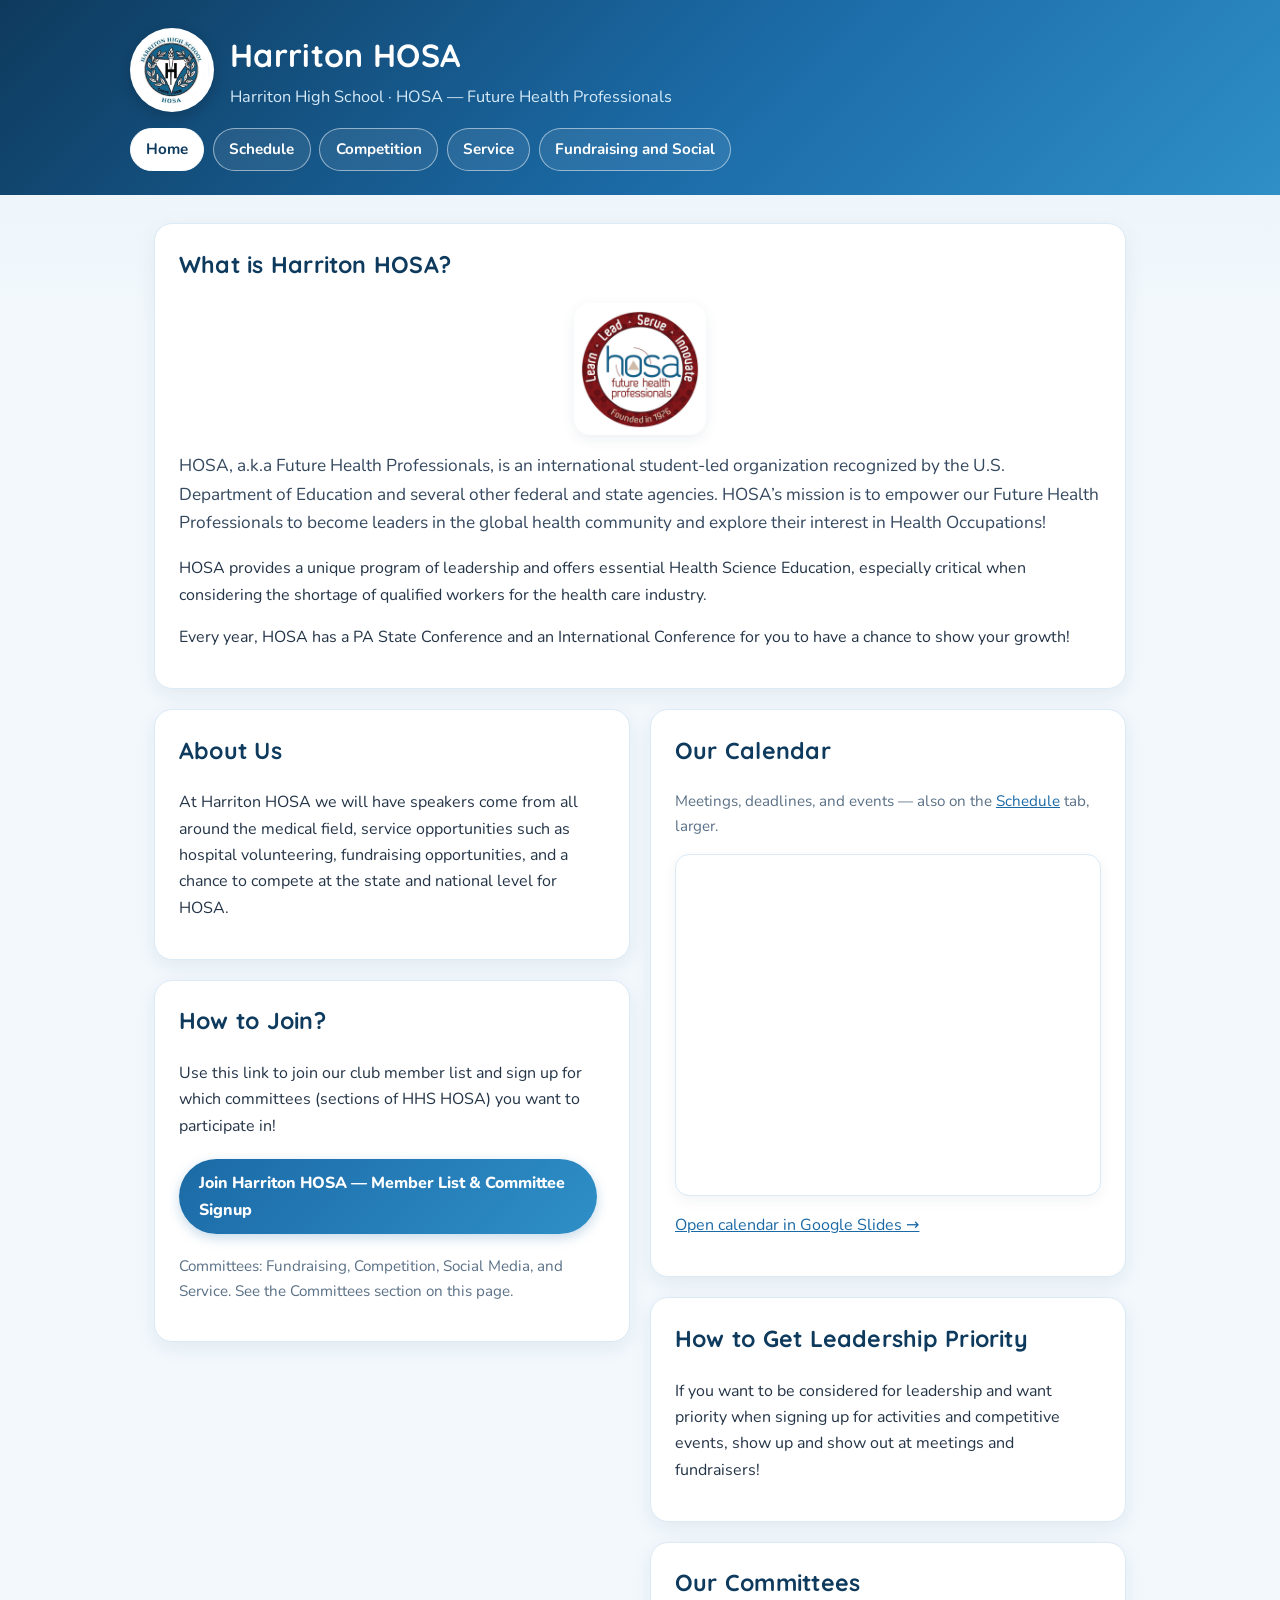
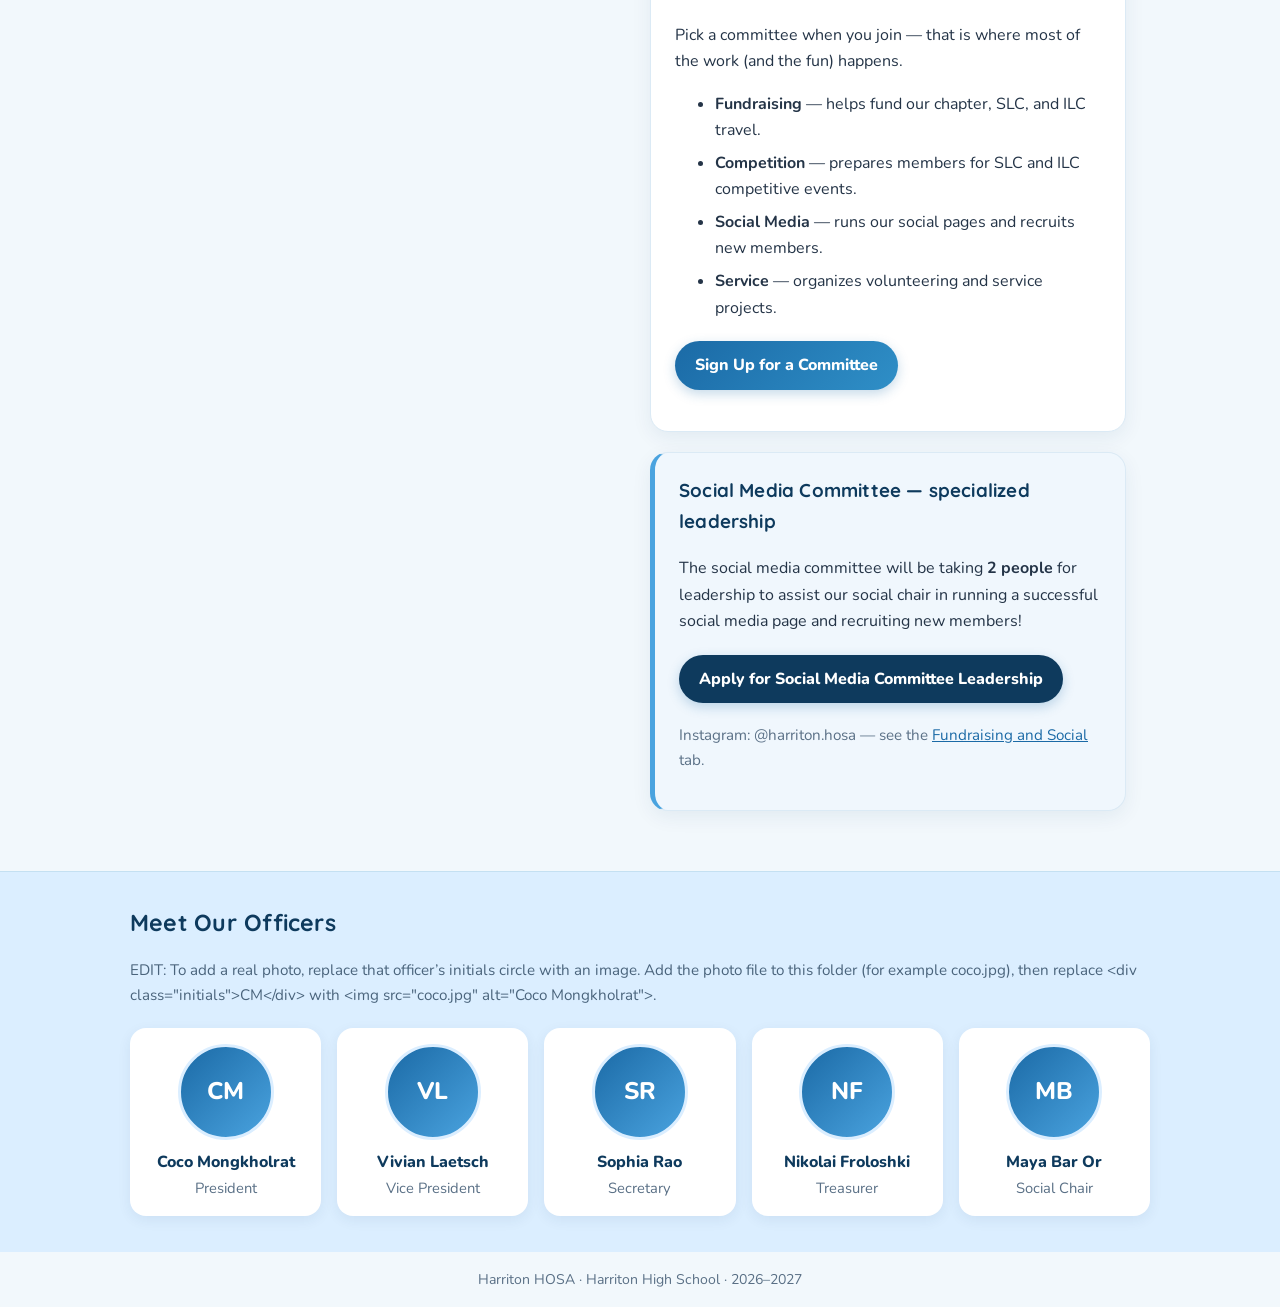
==== index.html @ b187e563 "Add files via upload Harriton High School HOSA website" ====
<!DOCTYPE html>
<html lang="en">
<head>
  <meta charset="utf-8">
  <meta name="viewport" content="width=device-width, initial-scale=1">
  <title>Harriton HOSA — Home</title>
  <meta name="description" content="Harriton High School HOSA — Future Health Professionals. Learn what we do, how to join, and which committee fits you.">
  <link rel="preconnect" href="https://fonts.googleapis.com">
  <link rel="preconnect" href="https://fonts.gstatic.com" crossorigin>
  <link href="https://fonts.googleapis.com/css2?family=Nunito:wght@400;600;700;800&family=Quicksand:wght@600;700&display=swap" rel="stylesheet">
  <link rel="stylesheet" href="style.css">
</head>
<body>
  <header class="site-header">
    <div class="wrap">
      <div class="header-top">
        <img class="logo-img" src="harriton-logo.png" alt="Harriton High School HOSA logo">
        <div>
          <h1>Harriton HOSA</h1>
          <p>Harriton High School &middot; HOSA — Future Health Professionals</p>
        </div>
      </div>
      <nav>
        <a href="index.html" aria-current="page">Home</a>
        <a href="schedule.html">Schedule</a>
        <a href="competition.html">Competition</a>
        <a href="service.html">Service</a>
        <a href="fundraising-social.html">Fundraising and Social</a>
      </nav>
    </div>
  </header>

  <main class="wrap">
    <!-- EDIT: Change the text below like you would in Google Sites — just edit the words between the tags, then save. -->
    <section class="card">
      <h2>What is Harriton HOSA?</h2>
      <img class="hosa-logo-small" src="hosa-logo.png" alt="HOSA — Future Health Professionals logo">
      <p class="lead">HOSA, a.k.a Future Health Professionals, is an international student-led organization recognized by the U.S. Department of Education and several other federal and state agencies. HOSA&rsquo;s mission is to empower our Future Health Professionals to become leaders in the global health community and explore their interest in Health Occupations!</p>
      <p>HOSA provides a unique program of leadership and offers essential Health Science Education, especially critical when considering the shortage of qualified workers for the health care industry.</p>
      <p>Every year, HOSA has a PA State Conference and an International Conference for you to have a chance to show your growth!</p>
    </section>

    <div class="columns">
      <div>
        <section class="card">
          <h2>About Us</h2>
          <p>At Harriton HOSA we will have speakers come from all around the medical field, service opportunities such as hospital volunteering, fundraising opportunities, and a chance to compete at the state and national level for HOSA.</p>
        </section>

        <section class="card">
          <h2>How to Join?</h2>
          <p>Use this link to join our club member list and sign up for which committees (sections of HHS HOSA) you want to participate in!</p>
          <p><a class="button" href="https://docs.google.com/forms/d/e/1FAIpQLSc42jfWqCKPXL2SERlUSpcEFGGUBi-7hEyVZJ_3Ud1fs2aryA/viewform?usp=publish-editor">Join Harriton HOSA — Member List &amp; Committee Signup</a></p>
          <p class="muted">Committees: Fundraising, Competition, Social Media, and Service. See the Committees section on this page.</p>
        </section>
      </div>

      <div>
        <section class="card">
          <h2>Our Calendar</h2>
          <p class="muted">Meetings, deadlines, and events — also on the <a href="schedule.html">Schedule</a> tab, larger.</p>
          <div class="embed">
            <!-- EDIT: This is the Google Slides calendar. If you make a new calendar slideshow, replace only the long ID in the src below. The slideshow must be shared as Anyone with the link can view, or File > Share > Publish to web, or the embed will ask for a login. -->
            <iframe src="https://docs.google.com/presentation/d/1mfdvBEq1URchs_hJdiRhdSc4F8808NfdTr2dYdcWqeU/embed?start=false&amp;loop=false&amp;delayms=3000" allowfullscreen="true" title="Harriton HOSA calendar"></iframe>
          </div>
          <p><a href="https://docs.google.com/presentation/d/1mfdvBEq1URchs_hJdiRhdSc4F8808NfdTr2dYdcWqeU/edit?slide=id.p#slide=id.p">Open calendar in Google Slides &rarr;</a></p>
        </section>

        <section class="card">
          <h2>How to Get Leadership Priority</h2>
          <p>If you want to be considered for leadership and want priority when signing up for activities and competitive events, show up and show out at meetings and fundraisers!</p>
        </section>

        <section class="card">
          <h2>Our Committees</h2>
          <p>Pick a committee when you join — that is where most of the work (and the fun) happens.</p>
          <ul class="tight">
            <li><strong>Fundraising</strong> — helps fund our chapter, SLC, and ILC travel.</li>
            <li><strong>Competition</strong> — prepares members for SLC and ILC competitive events.</li>
            <li><strong>Social Media</strong> — runs our social pages and recruits new members.</li>
            <li><strong>Service</strong> — organizes volunteering and service projects.</li>
          </ul>
          <p><a class="button" href="https://docs.google.com/forms/d/e/1FAIpQLSc42jfWqCKPXL2SERlUSpcEFGGUBi-7hEyVZJ_3Ud1fs2aryA/viewform?usp=publish-editor">Sign Up for a Committee</a></p>
        </section>

        <section class="card gold">
          <h3>Social Media Committee — specialized leadership</h3>
          <p>The social media committee will be taking <strong>2 people</strong> for leadership to assist our social chair in running a successful social media page and recruiting new members!</p>
          <p><a class="button secondary" href="https://docs.google.com/forms/d/e/1FAIpQLSc42jfWqCKPXL2SERlUSpcEFGGUBi-7hEyVZJ_3Ud1fs2aryA/viewform?usp=publish-editor">Apply for Social Media Committee Leadership</a></p>
          <p class="muted">Instagram: @harriton.hosa — see the <a href="fundraising-social.html">Fundraising and Social</a> tab.</p>
        </section>
      </div>
    </div>
  </main>

  <section class="officers">
    <div class="wrap">
      <h2>Meet Our Officers</h2>
      <p class="muted">EDIT: To add a real photo, replace that officer&rsquo;s initials circle with an image. Add the photo file to this folder (for example coco.jpg), then replace &lt;div class="initials"&gt;CM&lt;/div&gt; with &lt;img src="coco.jpg" alt="Coco Mongkholrat"&gt;.</p>
      <div class="officer-grid">
        <div class="officer"><div class="initials">CM</div><div class="name">Coco Mongkholrat</div><div class="role">President</div></div>
        <div class="officer"><div class="initials">VL</div><div class="name">Vivian Laetsch</div><div class="role">Vice President</div></div>
        <div class="officer"><div class="initials">SR</div><div class="name">Sophia Rao</div><div class="role">Secretary</div></div>
        <div class="officer"><div class="initials">NF</div><div class="name">Nikolai Froloshki</div><div class="role">Treasurer</div></div>
        <div class="officer"><div class="initials">MB</div><div class="name">Maya Bar Or</div><div class="role">Social Chair</div></div>
      </div>
    </div>
  </section>

  <footer class="site-footer">Harriton HOSA &middot; Harriton High School &middot; 2026–2027</footer>
</body>
</html>
---- style.css ----
/* Harriton HOSA — soft blue theme.
   EDIT COLOURS HERE ONLY: change the --blue values below once,
   and every page changes together. No other file needs colour edits.
   Fonts are Nunito (body, soft and rounded) and Quicksand (headings).
   If Google Fonts is blocked at school, it falls back to system fonts
   and the site still looks the same. */
:root {
  --navy: #0e3a5d;
  --blue: #1b6aa6;
  --sky: #4aa3df;
  --sky-light: #dbeeff;
  --sky-pale: #eef6fb;
  --bg: #f2f8fc;
  --ink: #243447;
  --muted: #5a7086;
  --line: #dbeaf5;
  --card: #ffffff;
  --gold: #7fb8dd;
}
* { box-sizing: border-box; }
body {
  font-family: "Nunito", system-ui, -apple-system, "Segoe UI", Roboto, sans-serif;
  line-height: 1.65; margin: 0; color: var(--ink);
  background: linear-gradient(180deg, #e8f3fa 0%, var(--bg) 320px);
}
a { color: var(--blue); }
a:hover { text-decoration-thickness: 2px; }
h1, h2, h3 { font-family: "Quicksand", "Nunito", system-ui, sans-serif; font-weight: 700; letter-spacing: .01em; }

/* Header — soft blue gradient, neat like Google Sites */
.site-header { background: linear-gradient(135deg, #0e3a5d 0%, #1b6aa6 55%, #2f8fc7 100%); color: #fff; padding: 1.75rem 1.5rem 1.5rem; }
.site-header .wrap, main.wrap, .officers .wrap { max-width: 1020px; margin: 0 auto; }
.header-top { display: flex; align-items: center; gap: 1rem; margin-bottom: .75rem; }
.logo-img { width: 84px; height: 84px; flex-shrink: 0; border-radius: 50%; background: #fff; padding: 5px; object-fit: contain; box-shadow: 0 4px 14px rgba(0,0,0,.18); }
.site-header h1 { margin: 0 0 .15rem; font-size: 2rem; }
.site-header p { margin: 0; color: #d6eaf7; font-size: 1.02rem; }
.site-header nav { display: flex; flex-wrap: wrap; gap: .55rem; margin-top: 1rem; }
.site-header nav a { color: #fff; text-decoration: none; padding: .5rem .95rem; border: 1px solid rgba(255,255,255,.5); border-radius: 999px; font-weight: 700; font-size: .95rem; background: rgba(255,255,255,.08); }
.site-header nav a[aria-current="page"] { background: #fff; color: var(--navy); border-color: #fff; }
.site-header nav a:hover { background: rgba(255,255,255,.22); }

main.wrap { padding: 1.75rem 1.5rem 2.5rem; }
h2 { color: var(--navy); margin-top: 0; font-size: 1.45rem; }
h3 { color: var(--navy); }
.lead { font-size: 1.08rem; color: #33475e; }

/* Hero / logo row on Home */
.hero-logos { display: flex; align-items: center; justify-content: center; gap: 1.5rem; flex-wrap: wrap; margin-bottom: 1rem; }
.hero-logos img { background: #fff; border-radius: 16px; padding: .5rem; box-shadow: 0 4px 14px rgba(14,58,93,.10); }
.hero-logos .harriton-logo { width: 118px; height: auto; border-radius: 50%; }
.hero-logos .hosa-logo { width: 148px; height: auto; }
.hosa-logo-small { width: 132px; height: auto; display: block; margin: 0 auto .75rem; background: #fff; border-radius: 16px; padding: .4rem; box-shadow: 0 4px 14px rgba(14,58,93,.08); }

/* Two-column layout: left text, right embed / form */
.columns { display: grid; grid-template-columns: 1fr 1fr; gap: 1.25rem; align-items: start; }
@media (max-width: 760px) { .columns { grid-template-columns: 1fr; } .header-top { flex-direction: column; align-items: flex-start; } }
.card { background: var(--card); border: 1px solid var(--line); border-radius: 18px; padding: 1.35rem 1.5rem; margin-bottom: 1.25rem; box-shadow: 0 6px 20px rgba(14,58,93,.07); }
.card.teal { background: #e6f2fb; border-color: #c4e0f2; }
.card.gold { border-left: 5px solid var(--sky); background: #f0f7fd; }
.card h2, .card h3 { margin-top: 0; }
.muted { color: var(--muted); font-size: .95rem; }

/* Embeds — soft rounded boxes */
.embed { width: 100%; min-height: 340px; border: 1px solid var(--line); border-radius: 14px; background: #fff; overflow: hidden; display: flex; align-items: center; justify-content: center; text-align: center; padding: 0; color: var(--muted); box-shadow: 0 4px 14px rgba(14,58,93,.06); }
.embed.tall { min-height: 560px; }
.embed iframe { width: 100%; height: 100%; min-height: 340px; border: 0; display: block; }
.embed.tall iframe { min-height: 560px; }
.button { display: inline-block; background: linear-gradient(135deg, #1b6aa6, #2f8fc7); color: #fff !important; text-decoration: none; font-weight: 800; padding: .7rem 1.25rem; border-radius: 999px; margin: .25rem .5rem .25rem 0; box-shadow: 0 4px 12px rgba(27,106,166,.25); }
.button.secondary { background: var(--navy); }
.button:hover { filter: brightness(1.07); }
ul.tight li, ol.tight li { margin-bottom: .4rem; }
.conference { display: grid; grid-template-columns: 1fr 1fr; gap: 1.25rem; align-items: start; }
@media (max-width: 760px) { .conference { grid-template-columns: 1fr; } }
.date-line { font-weight: 800; color: var(--navy); font-size: 1.08rem; }

/* Officer footer — soft blue, same on every tab */
.officers { background: #dbeeff; color: var(--navy); padding: 2rem 1.5rem 2.25rem; border-top: 1px solid #c4e0f2; }
.officers h2 { color: var(--navy); margin-bottom: .25rem; }
.officers .muted { color: #4a647c; }
.officer-grid { display: grid; grid-template-columns: repeat(5, 1fr); gap: 1rem; margin-top: 1.25rem; }
@media (max-width: 760px) { .officer-grid { grid-template-columns: repeat(2, 1fr); } }
.officer { text-align: center; background: #fff; border-radius: 16px; padding: 1rem .5rem; box-shadow: 0 4px 14px rgba(14,58,93,.07); }
.officer img { width: 100%; max-width: 110px; aspect-ratio: 1 / 1; object-fit: cover; border-radius: 50%; border: 3px solid var(--sky-light); background: #e6f2fb; display: block; margin: 0 auto .6rem; }
.officer .initials { width: 96px; height: 96px; border-radius: 50%; border: 3px solid var(--sky-light); background: linear-gradient(135deg, #1b6aa6, #4aa3df); color: #fff; font-weight: 800; font-size: 1.5rem; display: flex; align-items: center; justify-content: center; margin: 0 auto .6rem; }
.officer .name { font-weight: 800; color: var(--navy); }
.officer .role { color: var(--muted); font-size: .92rem; }
.site-footer { text-align: center; color: var(--muted); font-size: .88rem; padding: 1rem; }
.todo { background: #e6f2fb; border: 1px solid #bcd9ee; border-radius: 8px; padding: .4rem .65rem; font-size: .92rem; }
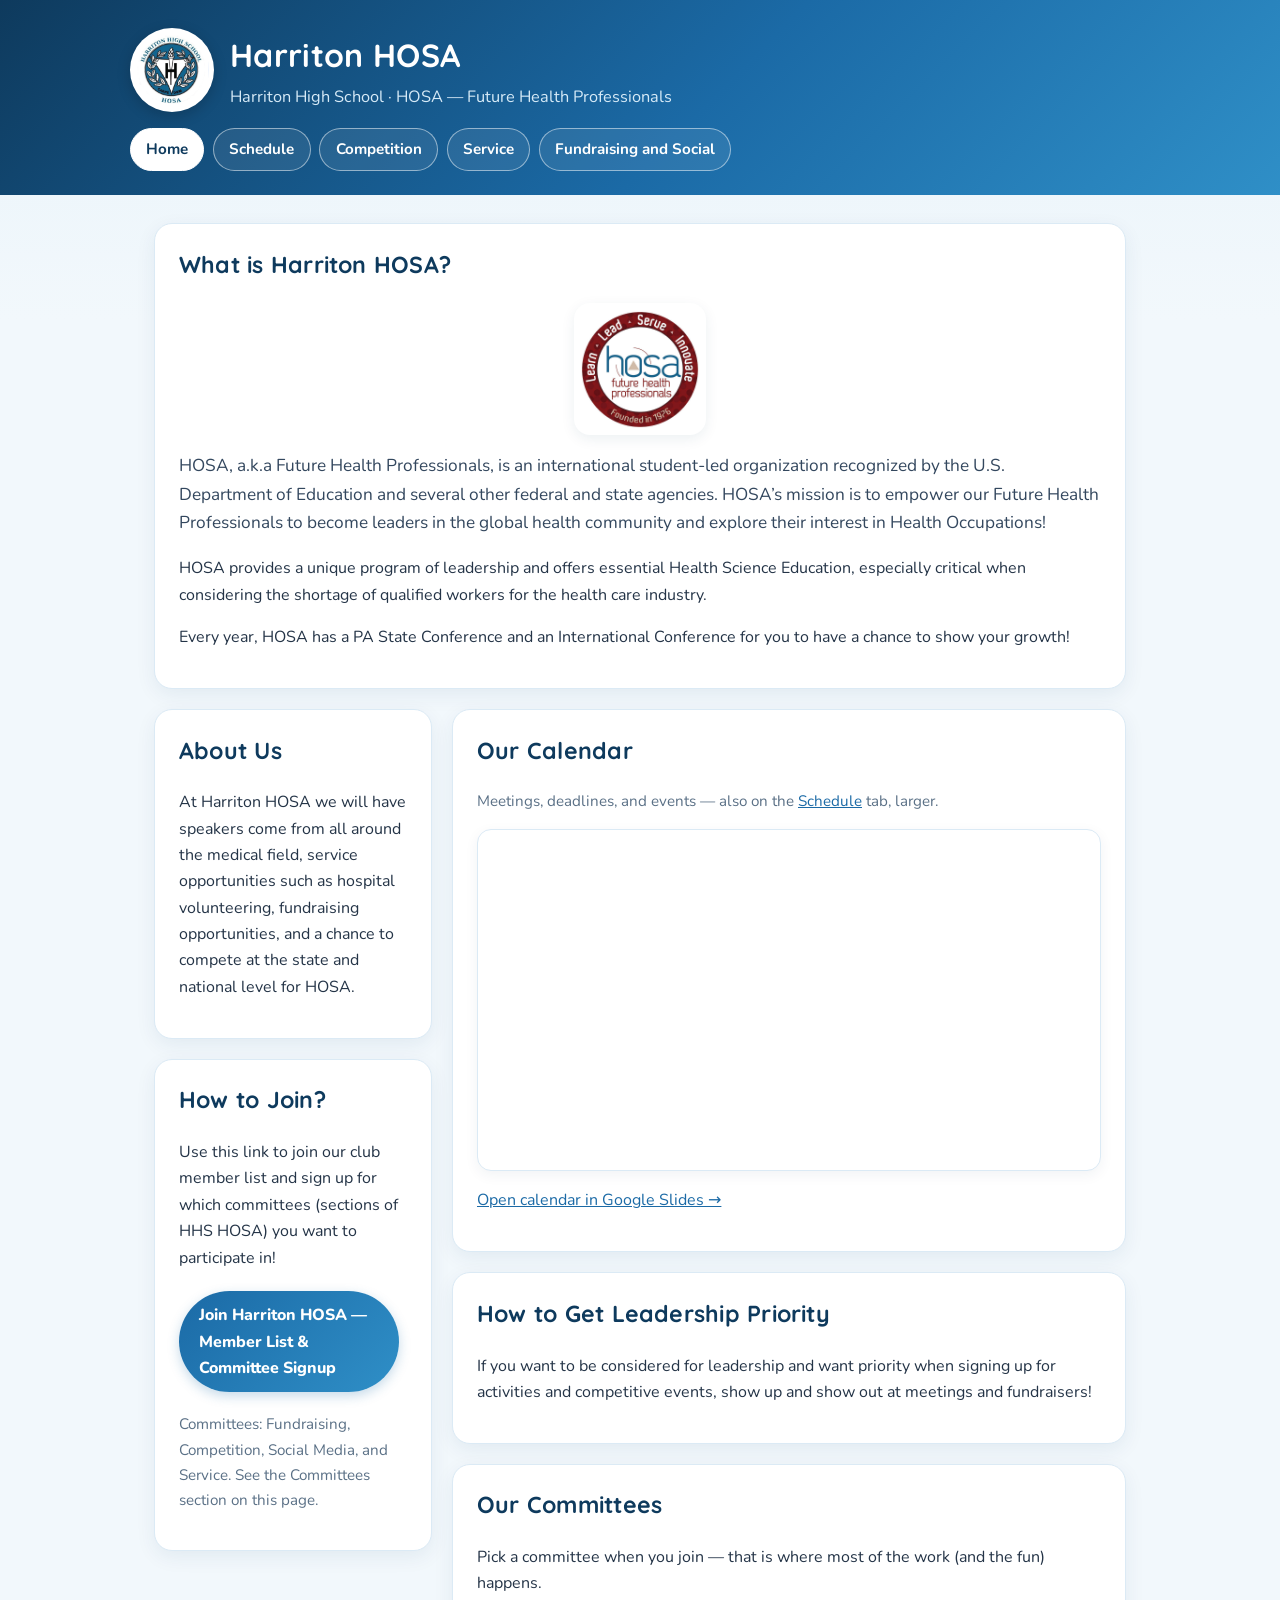
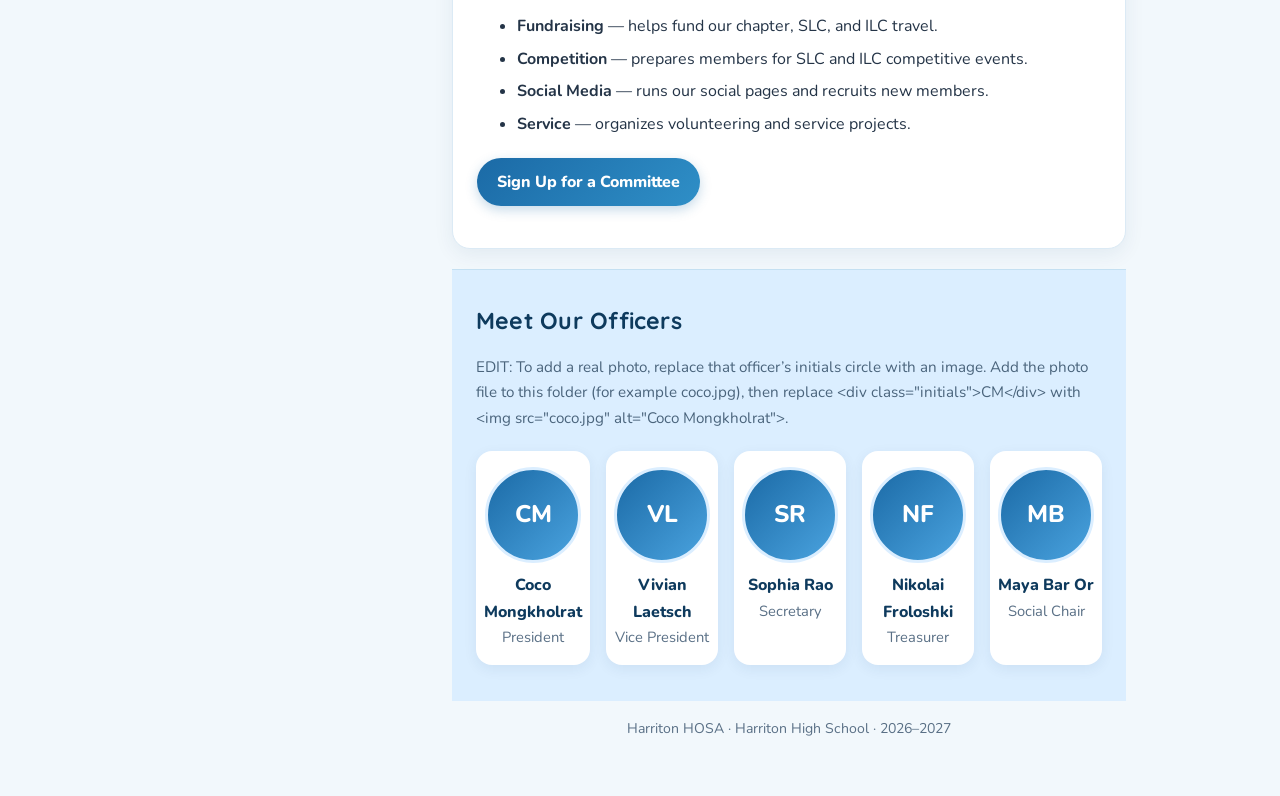
==== commit 54d40bc1: "Remove Social Media Committee section Removed the Social Media Committee section from the index.html" ====
--- a/index.html
+++ b/index.html
@@ -83,16 +83,6 @@
           <p><a class="button" href="https://docs.google.com/forms/d/e/1FAIpQLSc42jfWqCKPXL2SERlUSpcEFGGUBi-7hEyVZJ_3Ud1fs2aryA/viewform?usp=publish-editor">Sign Up for a Committee</a></p>
         </section>
 
-        <section class="card gold">
-          <h3>Social Media Committee — specialized leadership</h3>
-          <p>The social media committee will be taking <strong>2 people</strong> for leadership to assist our social chair in running a successful social media page and recruiting new members!</p>
-          <p><a class="button secondary" href="https://docs.google.com/forms/d/e/1FAIpQLSc42jfWqCKPXL2SERlUSpcEFGGUBi-7hEyVZJ_3Ud1fs2aryA/viewform?usp=publish-editor">Apply for Social Media Committee Leadership</a></p>
-          <p class="muted">Instagram: @harriton.hosa — see the <a href="fundraising-social.html">Fundraising and Social</a> tab.</p>
-        </section>
-      </div>
-    </div>
-  </main>
-
   <section class="officers">
     <div class="wrap">
       <h2>Meet Our Officers</h2>
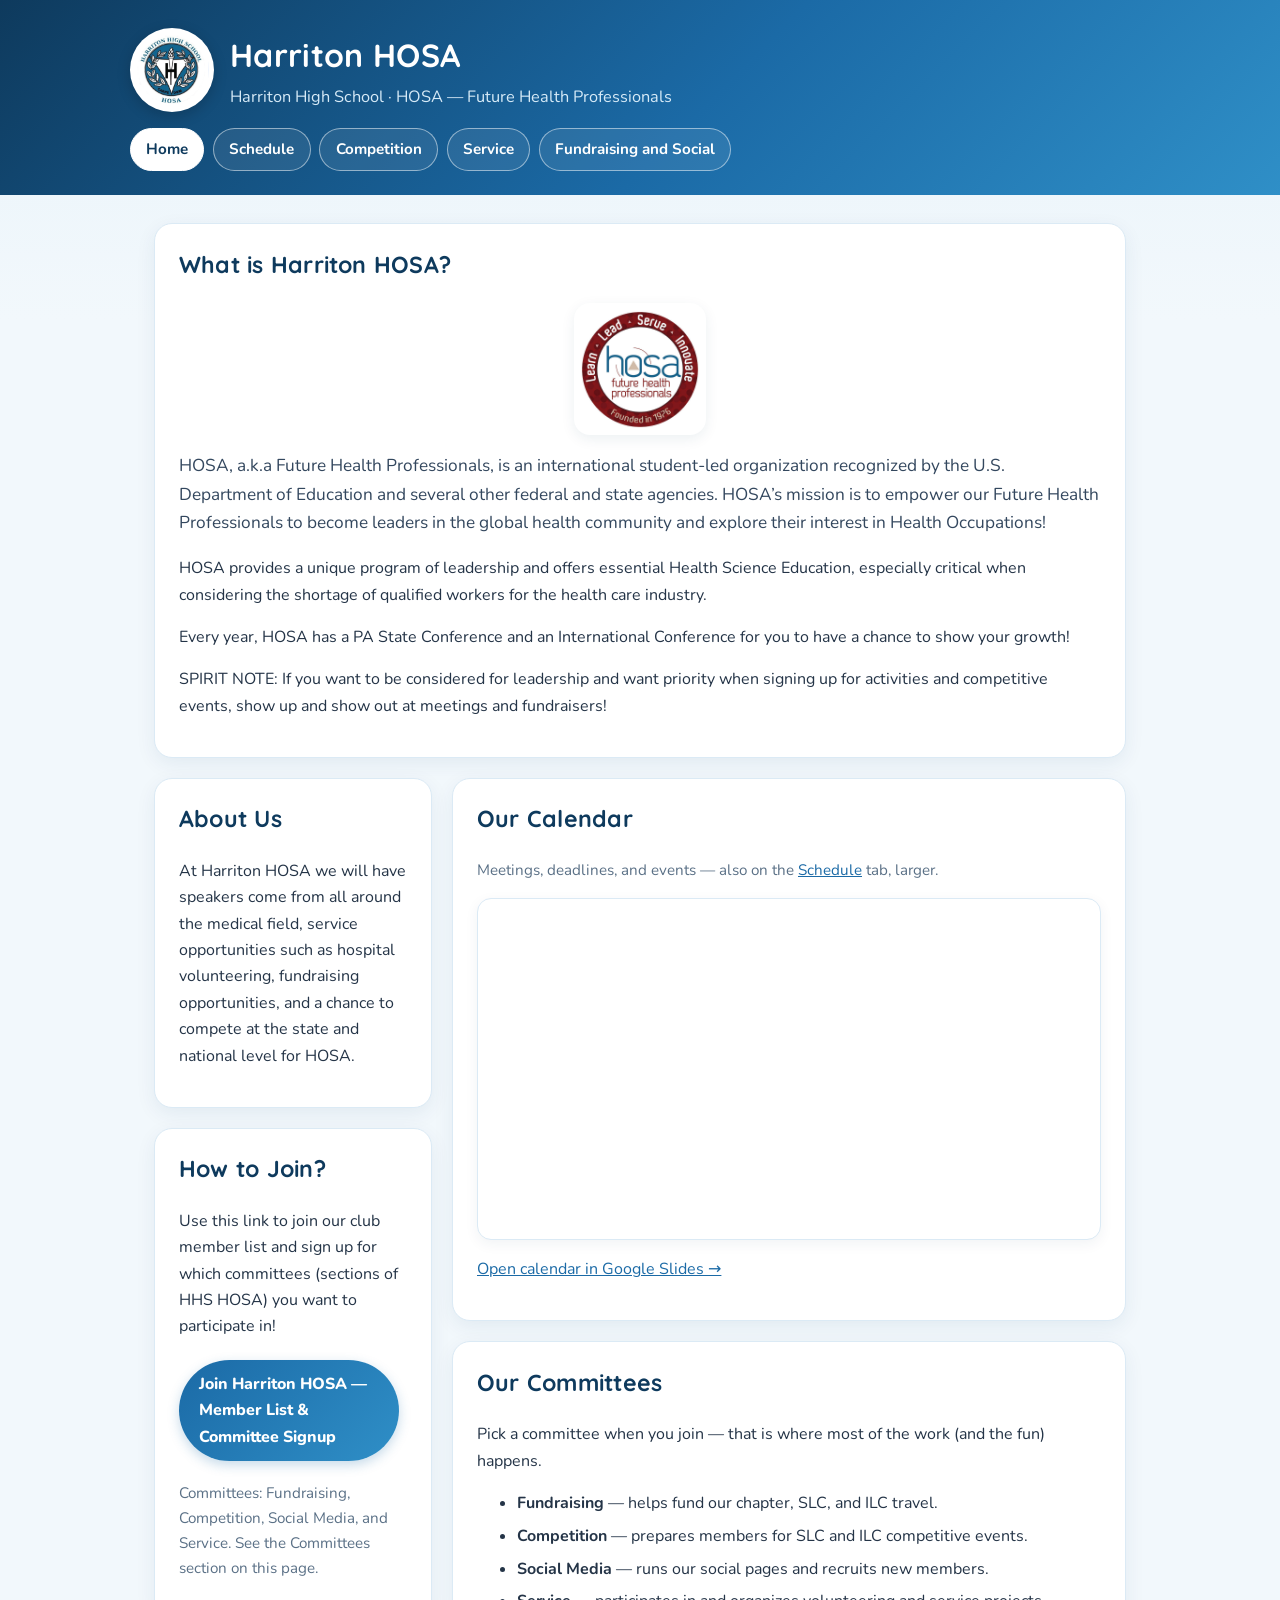
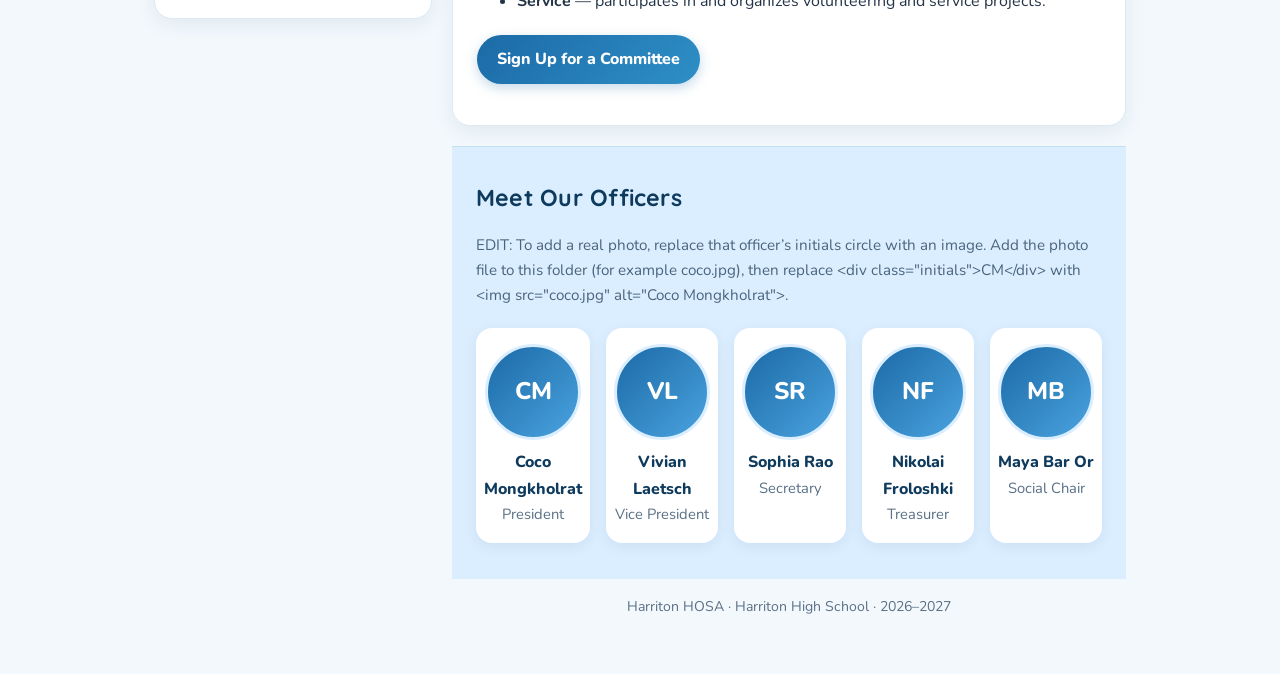
==== commit 96ac695a: "Refactor leadership priority section and update service description Removed redundant leadership pri" ====
--- a/index.html
+++ b/index.html
@@ -38,6 +38,7 @@
       <p class="lead">HOSA, a.k.a Future Health Professionals, is an international student-led organization recognized by the U.S. Department of Education and several other federal and state agencies. HOSA&rsquo;s mission is to empower our Future Health Professionals to become leaders in the global health community and explore their interest in Health Occupations!</p>
       <p>HOSA provides a unique program of leadership and offers essential Health Science Education, especially critical when considering the shortage of qualified workers for the health care industry.</p>
       <p>Every year, HOSA has a PA State Conference and an International Conference for you to have a chance to show your growth!</p>
+      <p>SPIRIT NOTE: If you want to be considered for leadership and want priority when signing up for activities and competitive events, show up and show out at meetings and fundraisers!</p>
     </section>
 
     <div class="columns">
@@ -67,18 +68,13 @@
         </section>
 
         <section class="card">
-          <h2>How to Get Leadership Priority</h2>
-          <p>If you want to be considered for leadership and want priority when signing up for activities and competitive events, show up and show out at meetings and fundraisers!</p>
-        </section>
-
-        <section class="card">
           <h2>Our Committees</h2>
           <p>Pick a committee when you join — that is where most of the work (and the fun) happens.</p>
           <ul class="tight">
             <li><strong>Fundraising</strong> — helps fund our chapter, SLC, and ILC travel.</li>
             <li><strong>Competition</strong> — prepares members for SLC and ILC competitive events.</li>
             <li><strong>Social Media</strong> — runs our social pages and recruits new members.</li>
-            <li><strong>Service</strong> — organizes volunteering and service projects.</li>
+            <li><strong>Service</strong> — participates in and organizes volunteering and service projects.</li>
           </ul>
           <p><a class="button" href="https://docs.google.com/forms/d/e/1FAIpQLSc42jfWqCKPXL2SERlUSpcEFGGUBi-7hEyVZJ_3Ud1fs2aryA/viewform?usp=publish-editor">Sign Up for a Committee</a></p>
         </section>
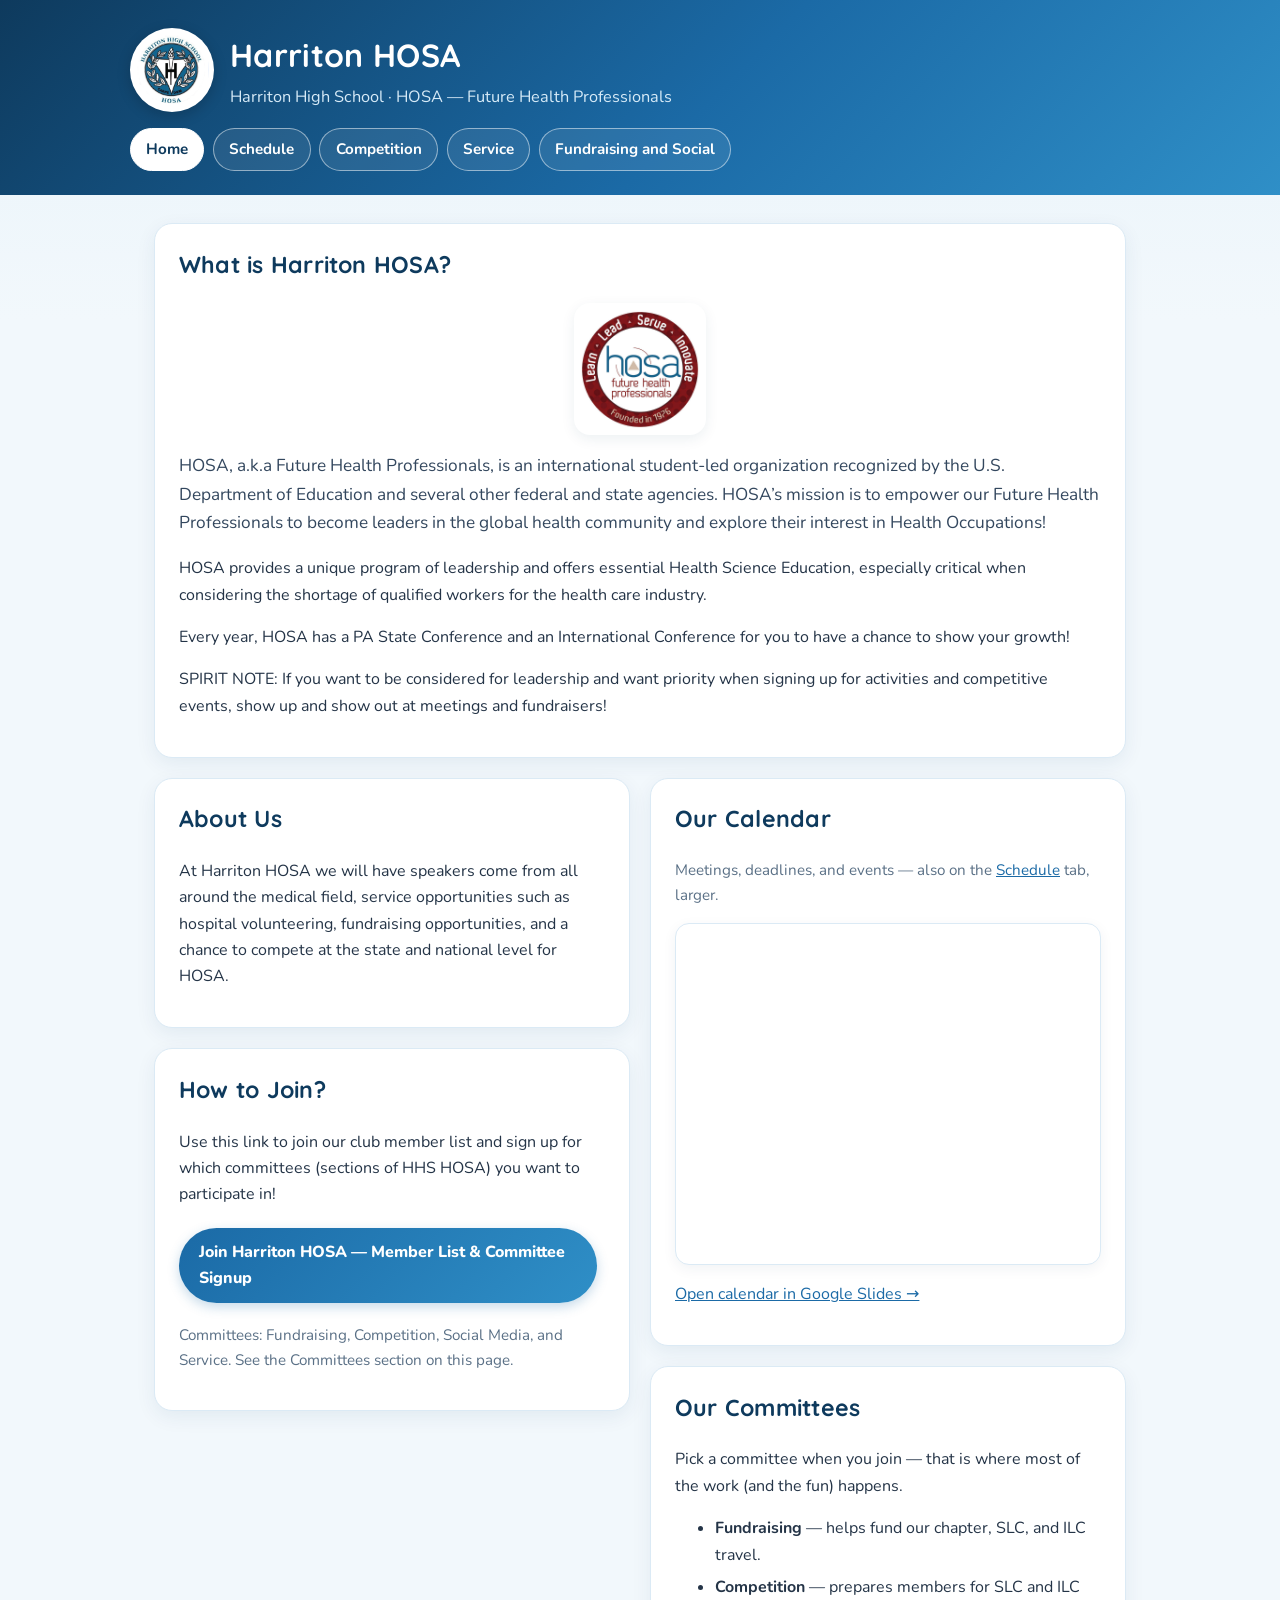
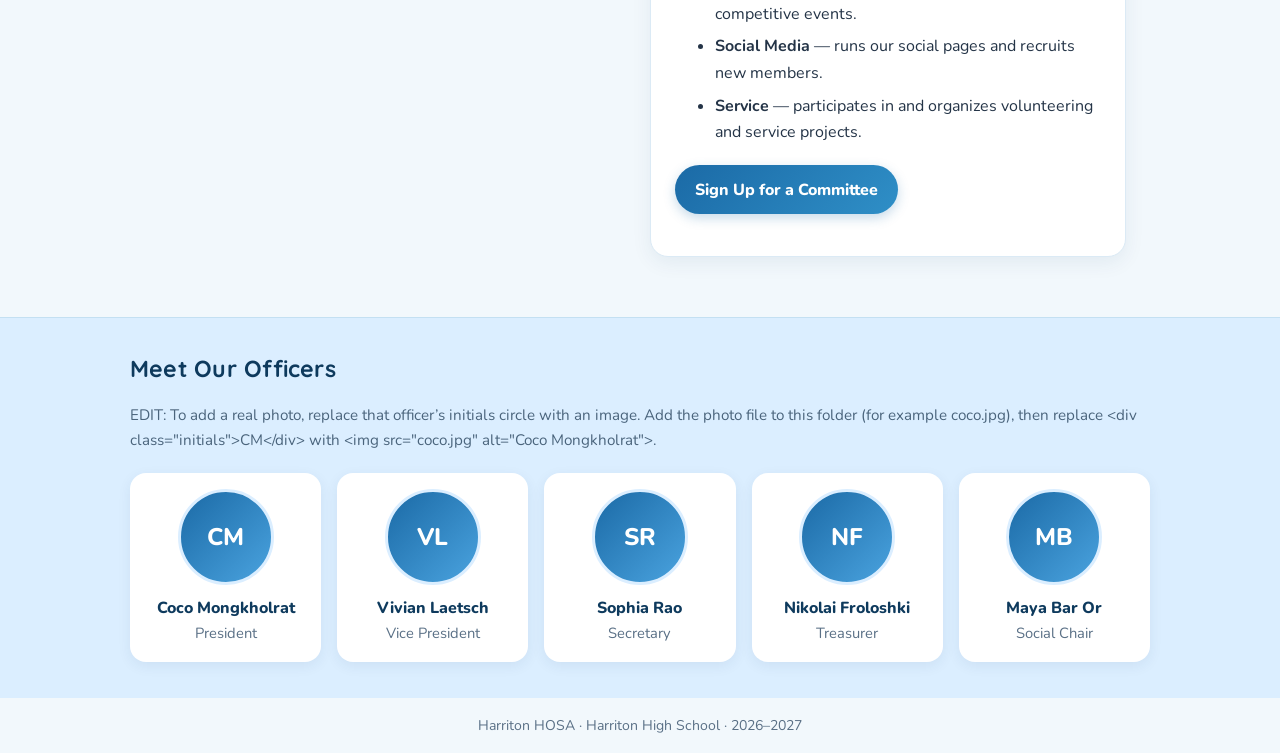
==== commit 22e37408: "Fix HTML structure by closing main section" ====
--- a/index.html
+++ b/index.html
@@ -78,7 +78,9 @@
           </ul>
           <p><a class="button" href="https://docs.google.com/forms/d/e/1FAIpQLSc42jfWqCKPXL2SERlUSpcEFGGUBi-7hEyVZJ_3Ud1fs2aryA/viewform?usp=publish-editor">Sign Up for a Committee</a></p>
         </section>
-
+      </div>
+    </div>
+  </main>
   <section class="officers">
     <div class="wrap">
       <h2>Meet Our Officers</h2>
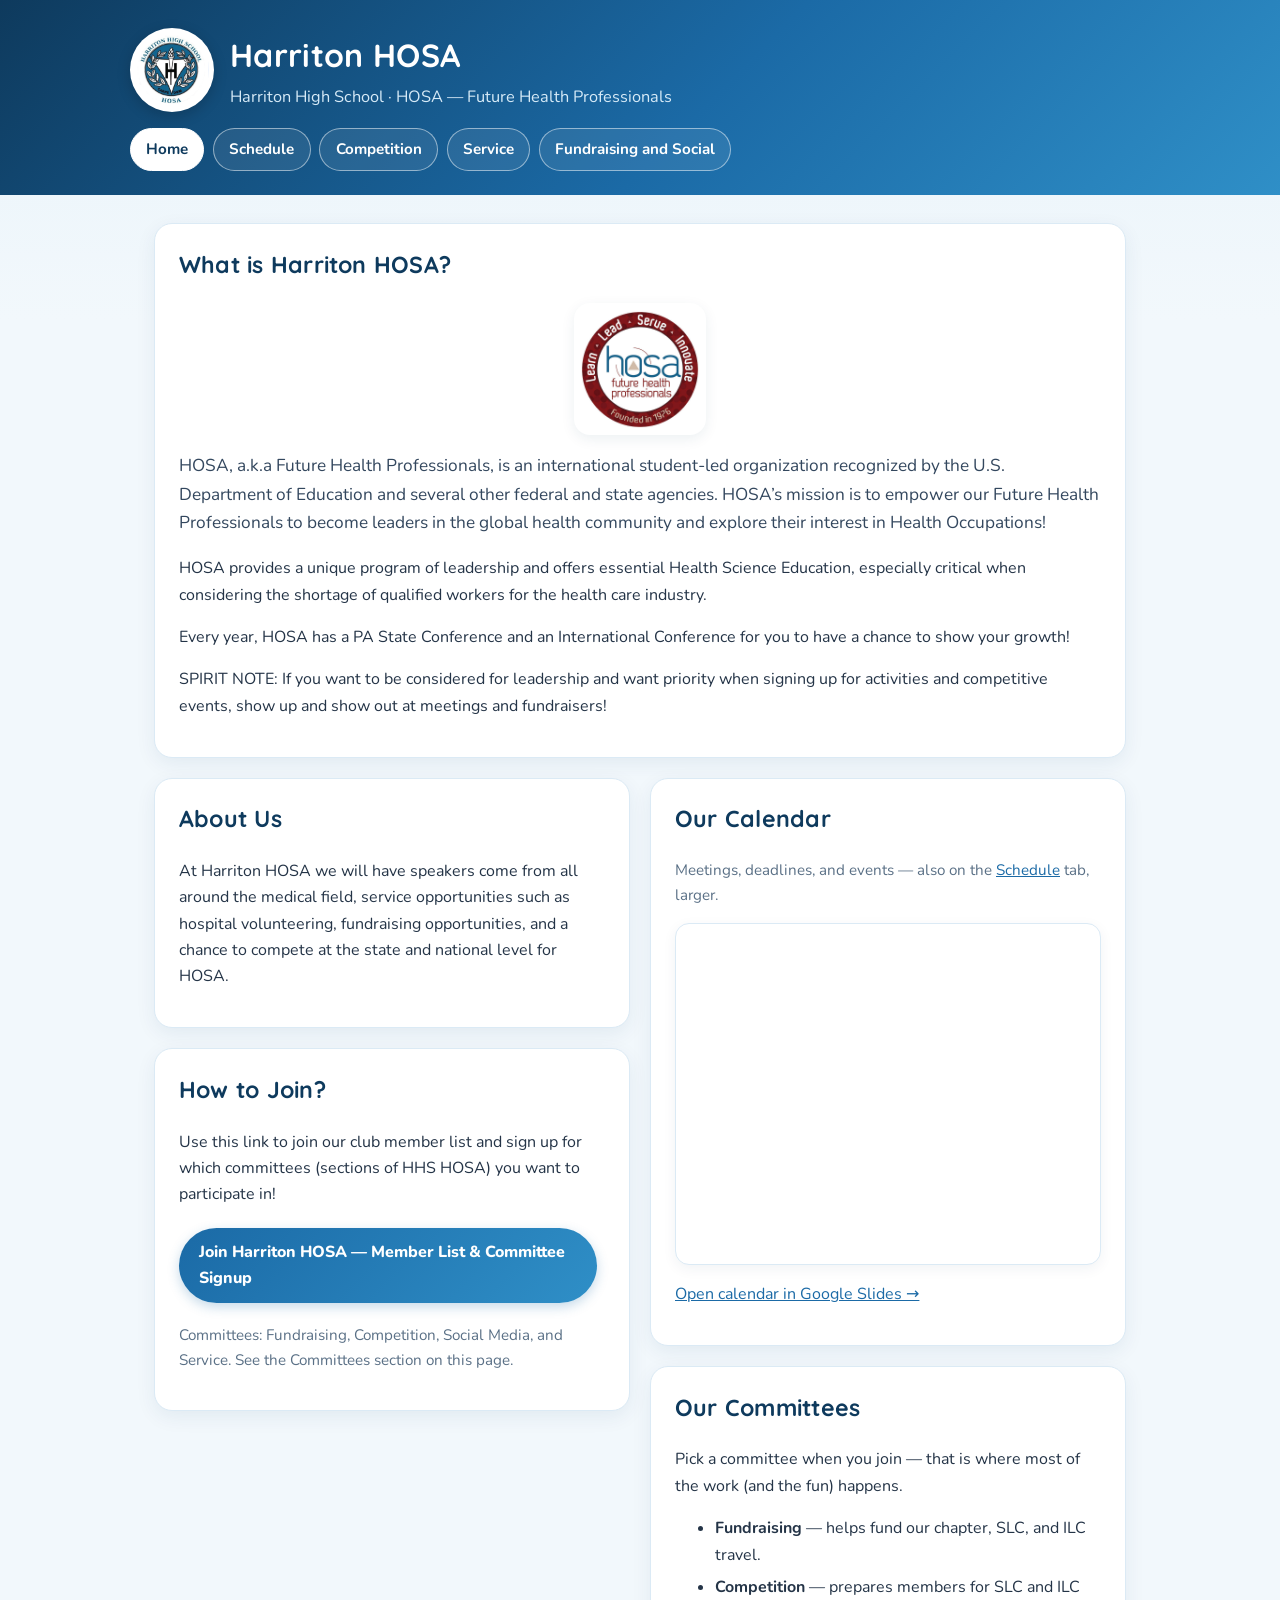
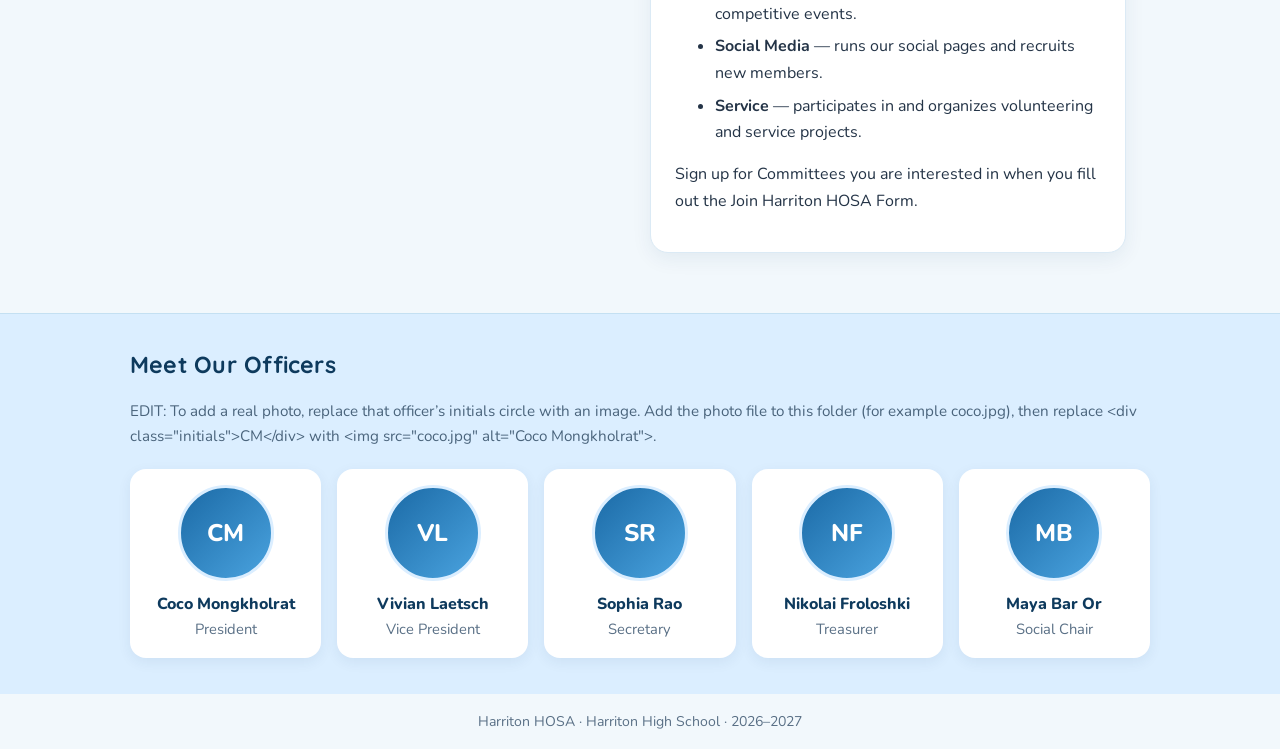
==== commit be9007f9: "Update committee sign-up instructions in index.html Replaced the committee sign-up link with a messa" ====
--- a/index.html
+++ b/index.html
@@ -76,7 +76,7 @@
             <li><strong>Social Media</strong> — runs our social pages and recruits new members.</li>
             <li><strong>Service</strong> — participates in and organizes volunteering and service projects.</li>
           </ul>
-          <p><a class="button" href="https://docs.google.com/forms/d/e/1FAIpQLSc42jfWqCKPXL2SERlUSpcEFGGUBi-7hEyVZJ_3Ud1fs2aryA/viewform?usp=publish-editor">Sign Up for a Committee</a></p>
+          <p>Sign up for Committees you are interested in when you fill out the Join Harriton HOSA Form.</p>
         </section>
       </div>
     </div>
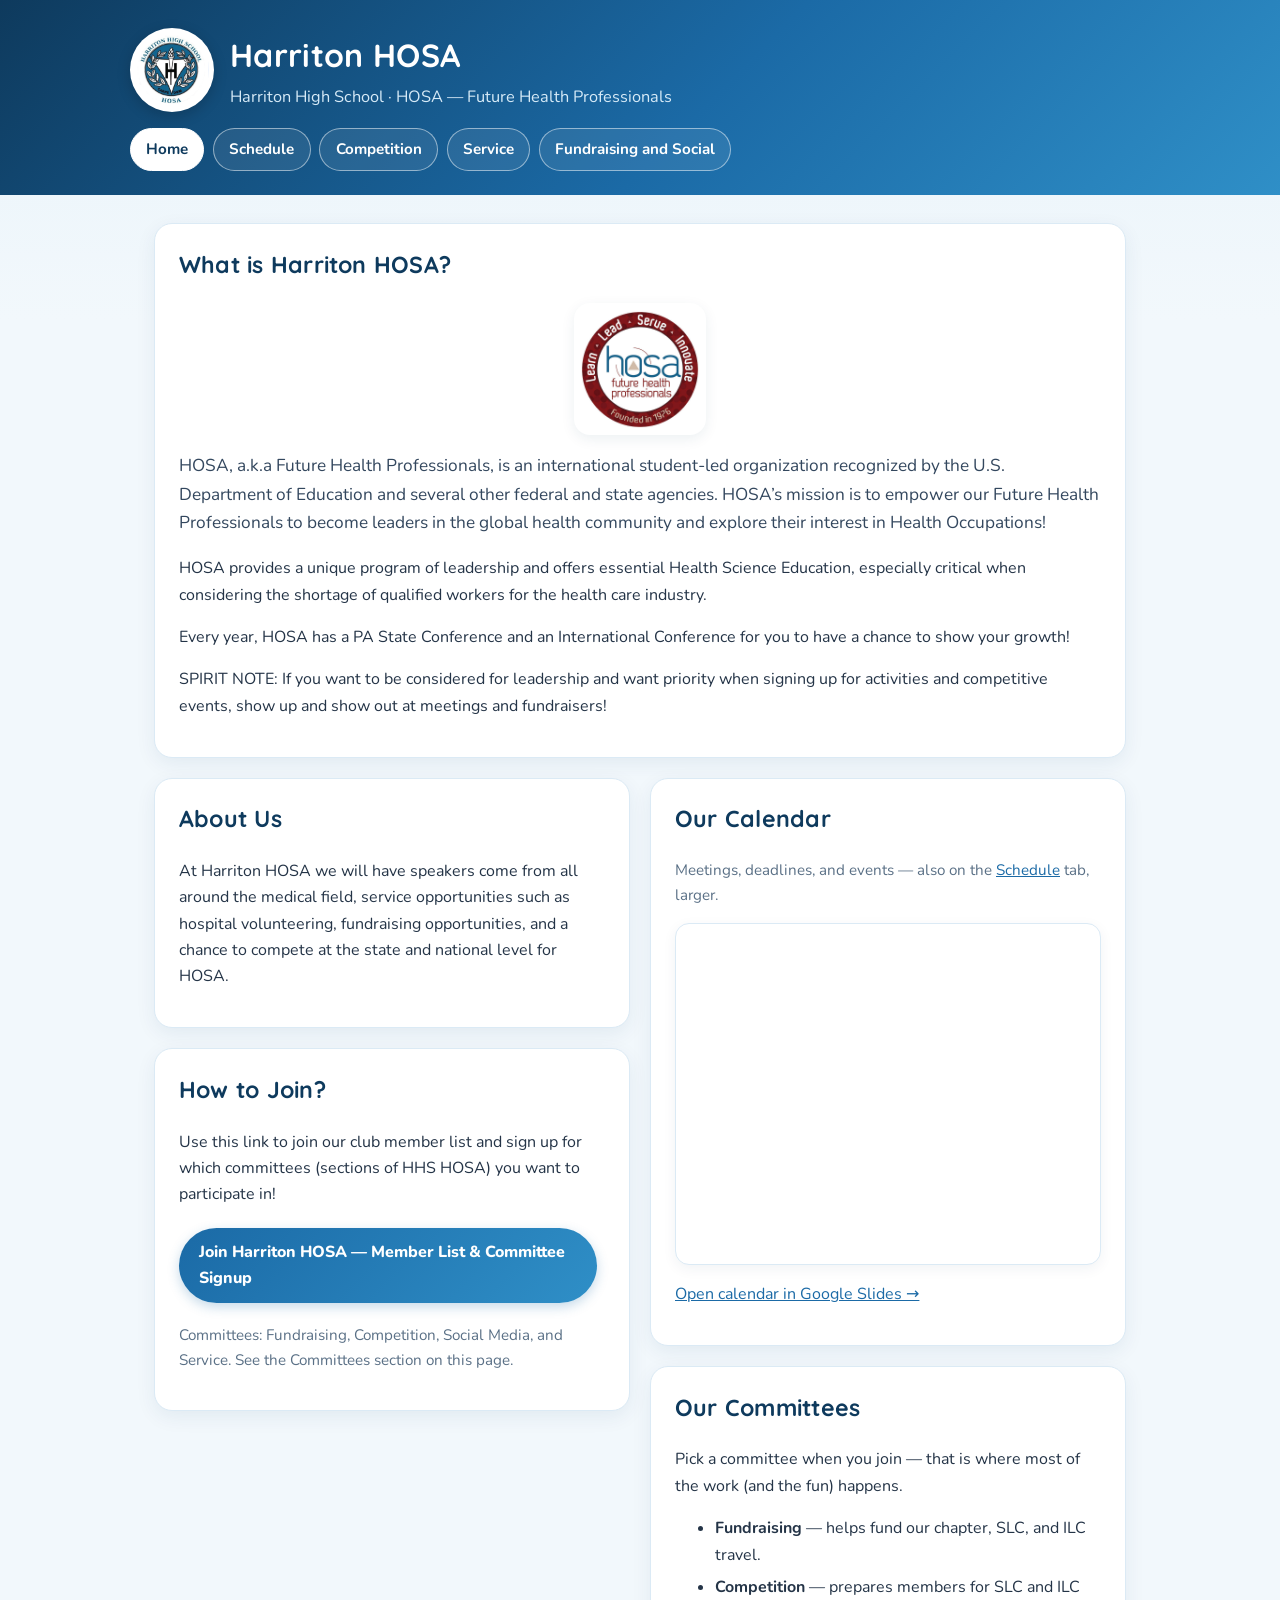
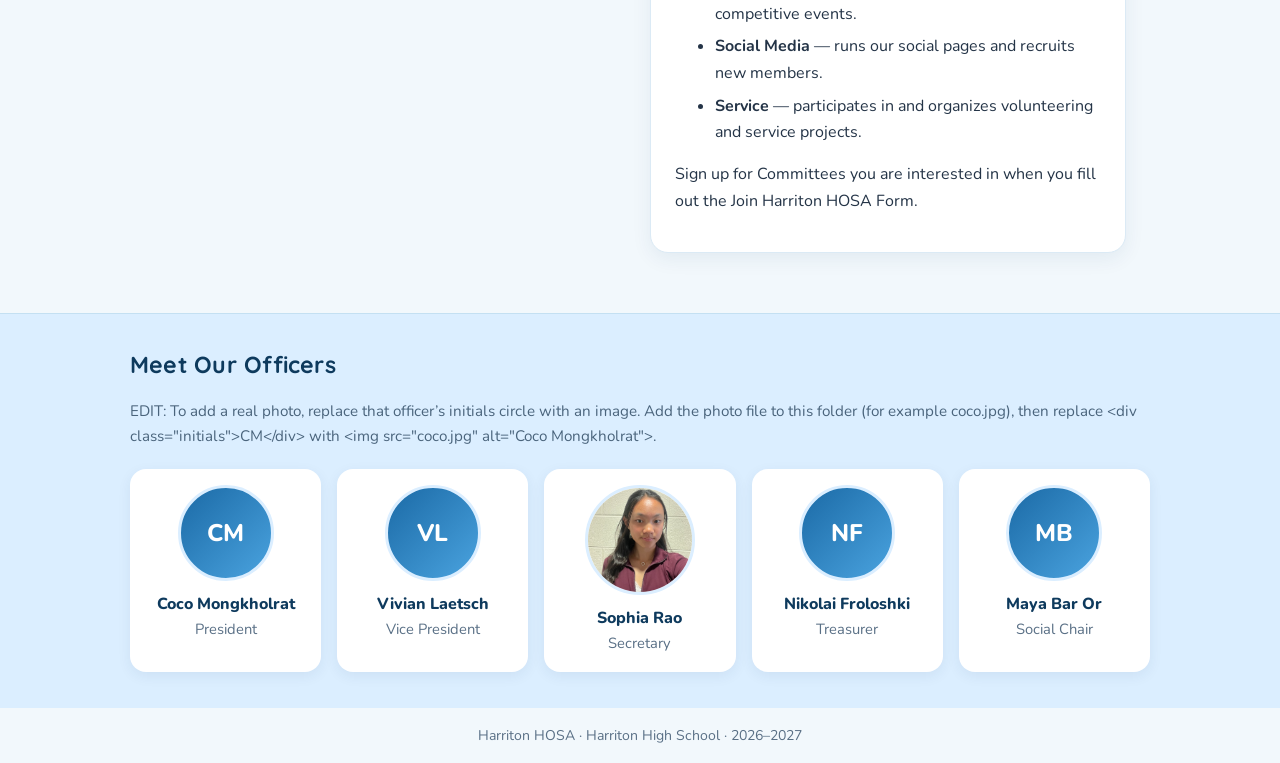
==== commit 63dc8f06: "Replace Secretary initials with an image" ====
--- a/index.html
+++ b/index.html
@@ -88,7 +88,7 @@
       <div class="officer-grid">
         <div class="officer"><div class="initials">CM</div><div class="name">Coco Mongkholrat</div><div class="role">President</div></div>
         <div class="officer"><div class="initials">VL</div><div class="name">Vivian Laetsch</div><div class="role">Vice President</div></div>
-        <div class="officer"><div class="initials">SR</div><div class="name">Sophia Rao</div><div class="role">Secretary</div></div>
+        <div class="officer"><img src="IMG_9141.jpeg" alt="Sophia Rao"><div class="name">Sophia Rao</div><div class="role">Secretary</div></div>
         <div class="officer"><div class="initials">NF</div><div class="name">Nikolai Froloshki</div><div class="role">Treasurer</div></div>
         <div class="officer"><div class="initials">MB</div><div class="name">Maya Bar Or</div><div class="role">Social Chair</div></div>
       </div>
